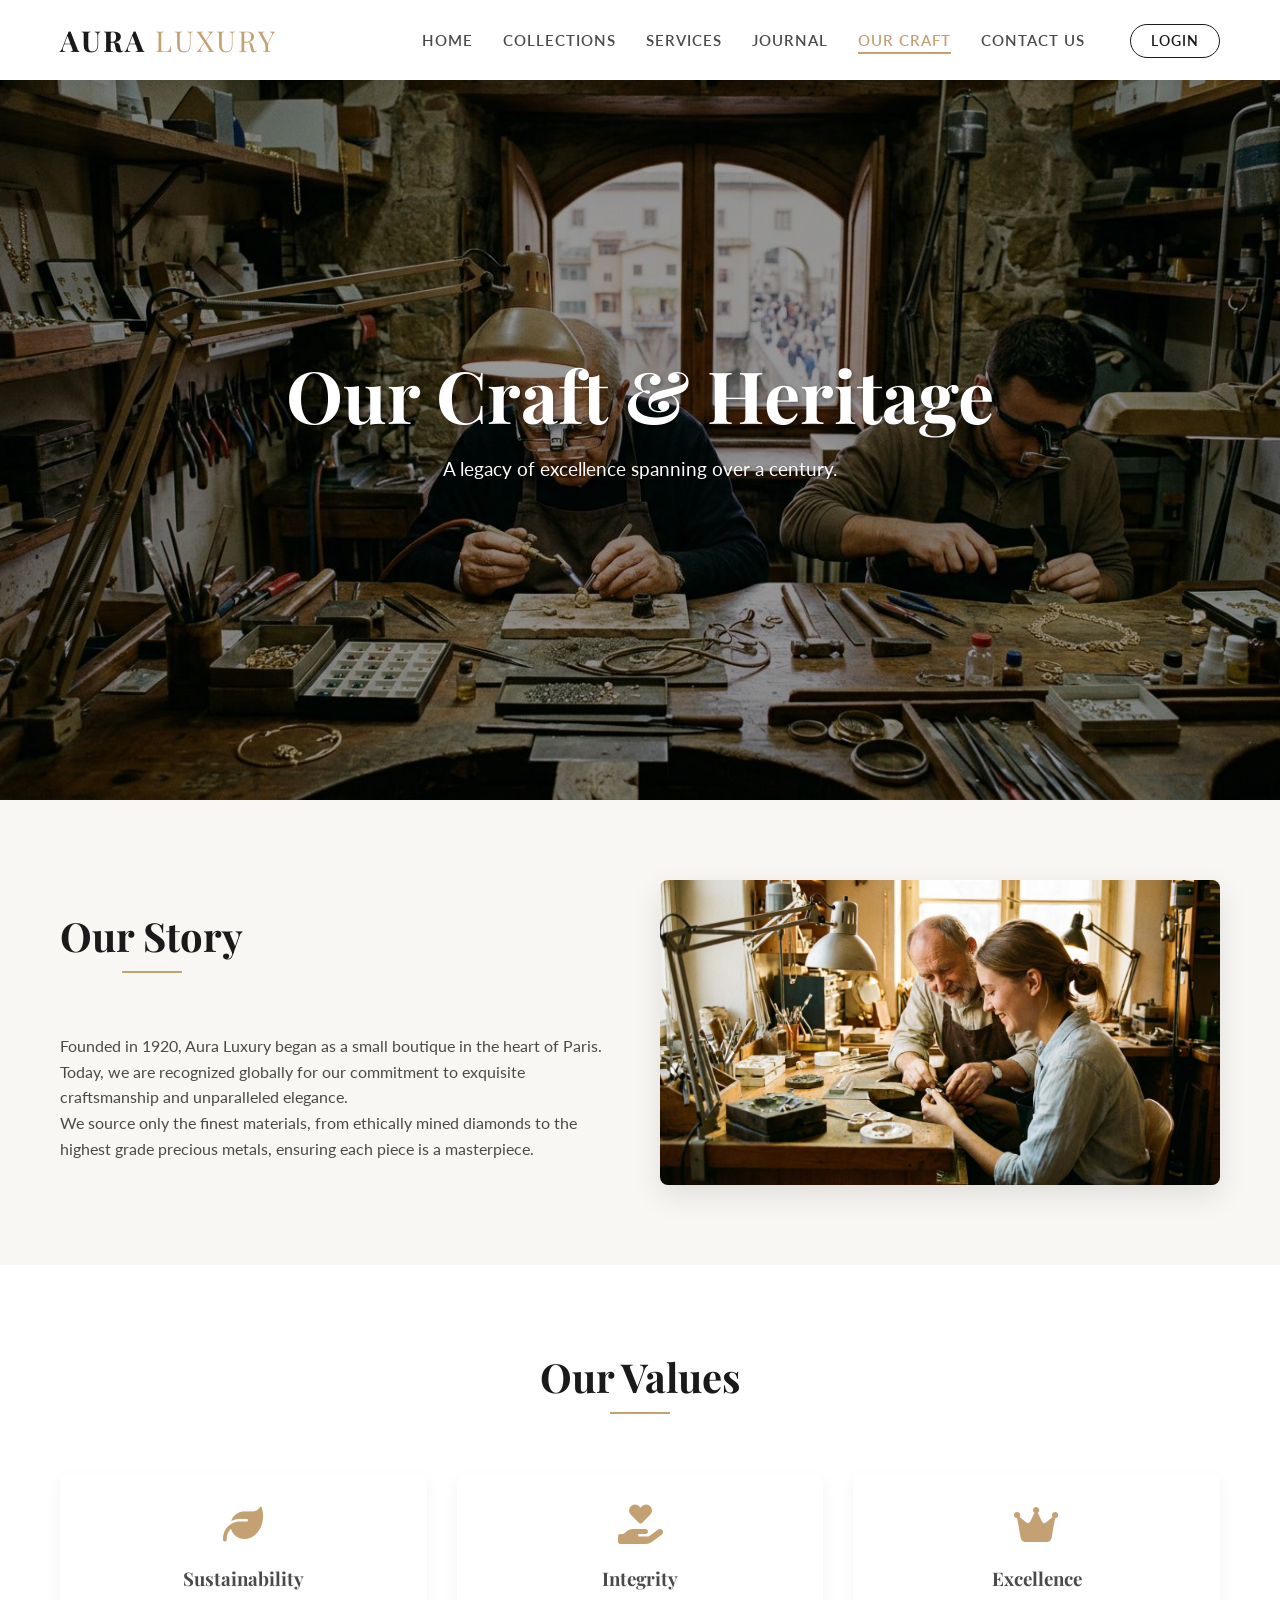
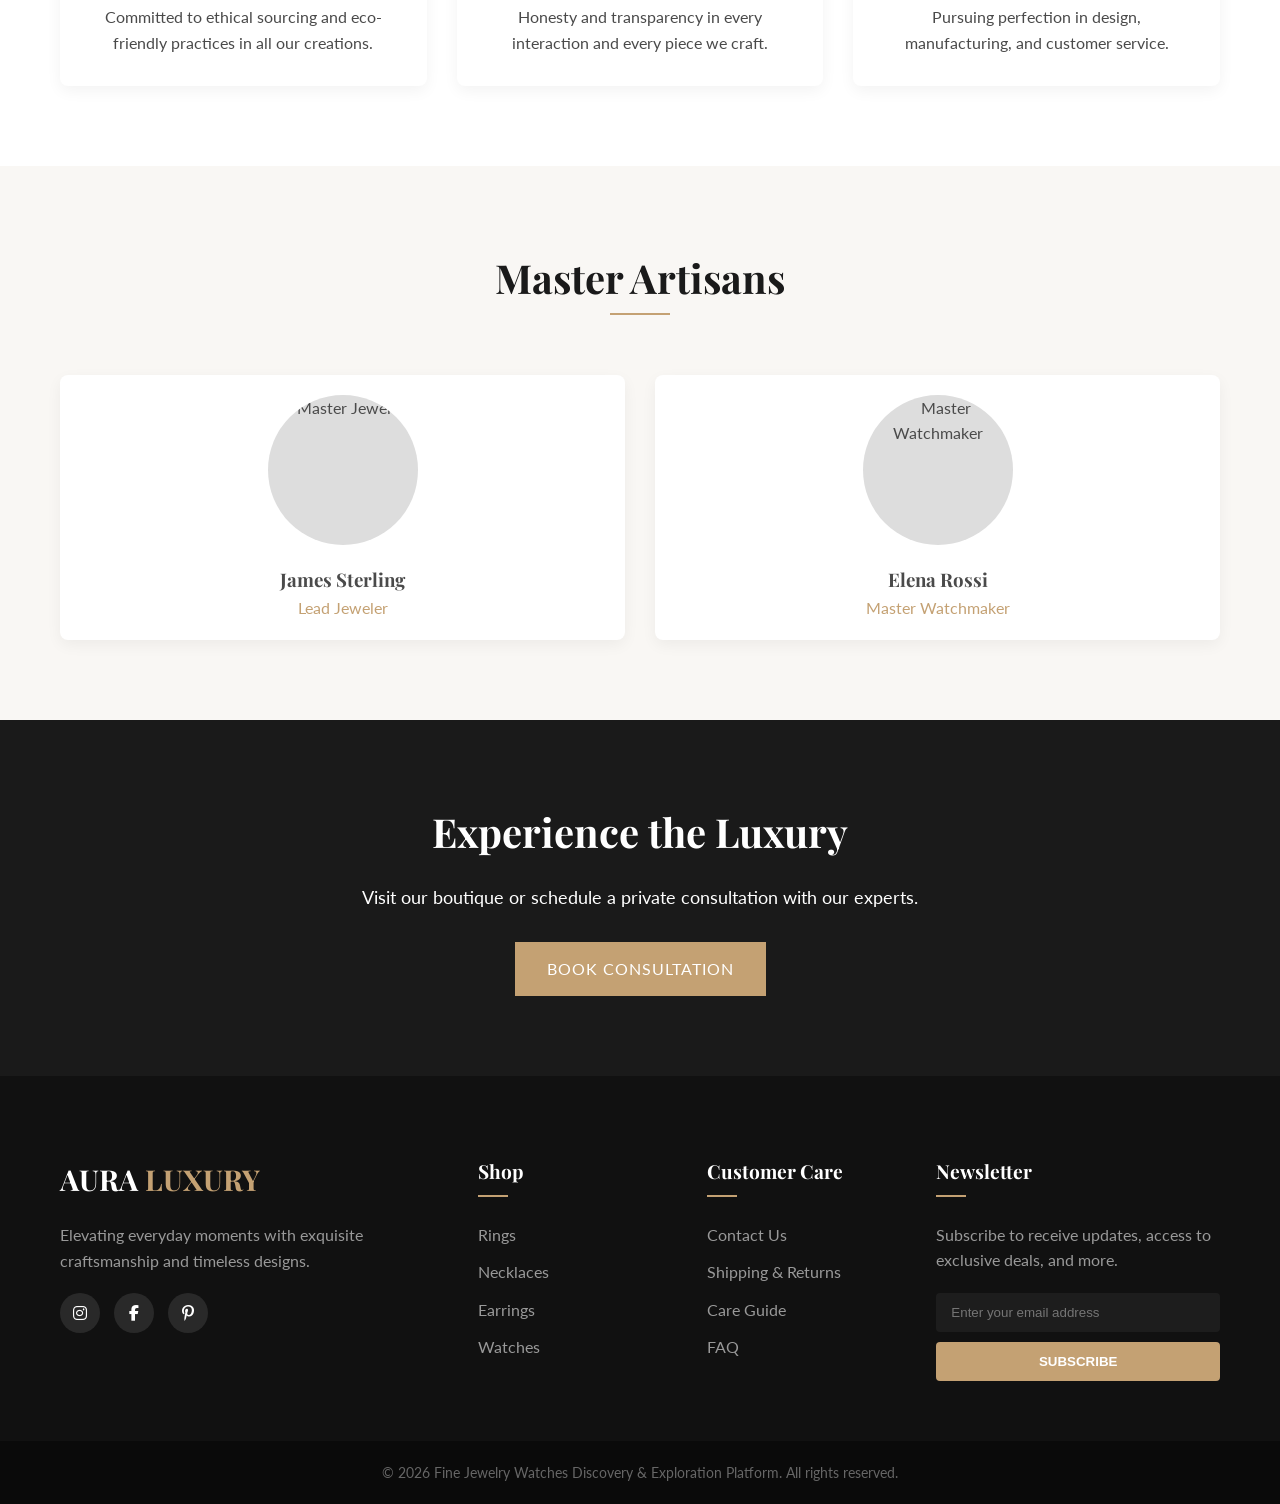
==== about.html @ 4d908f29 "first commit" ====
<!DOCTYPE html>
<html lang="en">

<head>
    <meta charset="UTF-8">
    <meta name="viewport" content="width=device-width, initial-scale=1.0">
    <title>About Us | Aura Luxury</title>
    <link
        href="https://fonts.googleapis.com/css2?family=Playfair+Display:ital,wght@0,400;0,600;0,700;1,400&family=Lato:wght@300;400;700&display=swap"
        rel="stylesheet">
    <link rel="stylesheet" href="style.css">
    <link rel="stylesheet" href="https://cdnjs.cloudflare.com/ajax/libs/font-awesome/6.4.0/css/all.min.css">
</head>

<body>
    <!-- Header -->
    <header id="header">
        <div class="container header-container">
            <div class="logo">
                <a href="index.html">AURA <span>LUXURY</span></a>
            </div>
            <nav class="nav-menu">
                <ul>
                    <li><a href="index.html">Home</a></li>
                    <li><a href="collections.html">Collections</a></li>
                    <li><a href="services.html">Services</a></li>
                    <li><a href="journal.html">Journal</a></li>
                    <li><a href="about.html" class="active">Our Craft</a></li>
                    <li><a href="contact.html">Contact Us</a></li>
                    <li><a href="login.html" class="login-btn">Login</a></li>
                </ul>
            </nav>
            <div class="mobile-menu-btn">
                <i class="fas fa-bars"></i>
            </div>
        </div>
    </header>

    <!-- Section 1: Hero -->
    <section class="hero" style="height: 80vh; min-height: 400px;">
        <div class="hero-bg" style="background-image: url('img/abt-hero.jpg');">
        </div>
        <div class="hero-overlay"></div>
        <div class="container hero-content">
            <h1>Our Craft & Heritage</h1>
            <p>A legacy of excellence spanning over a century.</p>
        </div>
    </section>

    <!-- Section 2: Our Story -->
    <section class="section-padding">
        <div class="container" style="display: flex; gap: 40px; align-items: center; flex-wrap: wrap;">
            <div style="flex: 1; min-width: 300px;">
                <div class="section-title" style="text-align: left;">
                    <h2>Our Story</h2>
                </div>
                <p>Founded in 1920, Aura Luxury began as a small boutique in the heart of Paris. Today, we are
                    recognized globally for our commitment to exquisite craftsmanship and unparalleled elegance.</p>
                <p>We source only the finest materials, from ethically mined diamonds to the highest grade precious
                    metals, ensuring each piece is a masterpiece.</p>
            </div>
            <div style="flex: 1; min-width: 300px;">
                <img src="img/story.jpg" alt="Our Heritage"
                    style="border-radius: 8px; box-shadow: 0 10px 30px rgba(0,0,0,0.1);">
            </div>
        </div>
    </section>

    <!-- Section 3: Our Values -->
    <section class="section-padding" style="background-color: var(--white);">
        <div class="container">
            <div class="section-title">
                <h2>Our Values</h2>
            </div>
            <div class="features-grid">
                <div class="feature-card">
                    <i class="fas fa-leaf"
                        style="font-size: 2.5rem; color: var(--secondary-color); margin-bottom: 20px;"></i>
                    <h3 style="font-family: var(--font-heading); margin-bottom: 10px;">Sustainability</h3>
                    <p>Committed to ethical sourcing and eco-friendly practices in all our creations.</p>
                </div>
                <div class="feature-card">
                    <i class="fas fa-hand-holding-heart"
                        style="font-size: 2.5rem; color: var(--secondary-color); margin-bottom: 20px;"></i>
                    <h3 style="font-family: var(--font-heading); margin-bottom: 10px;">Integrity</h3>
                    <p>Honesty and transparency in every interaction and every piece we craft.</p>
                </div>
                <div class="feature-card">
                    <i class="fas fa-crown"
                        style="font-size: 2.5rem; color: var(--secondary-color); margin-bottom: 20px;"></i>
                    <h3 style="font-family: var(--font-heading); margin-bottom: 10px;">Excellence</h3>
                    <p>Pursuing perfection in design, manufacturing, and customer service.</p>
                </div>
            </div>
        </div>
    </section>

    <!-- Section 4: The Team -->
    <section class="section-padding">
        <div class="container">
            <div class="section-title">
                <h2>Master Artisans</h2>
            </div>
            <div
                style="display: grid; grid-template-columns: repeat(auto-fit, minmax(250px, 1fr)); gap: 30px; text-align: center;">
                <div
                    style="background: var(--white); padding: 20px; border-radius: 8px; box-shadow: 0 5px 15px rgba(0,0,0,0.05);">
                    <div
                        style="width: 150px; height: 150px; border-radius: 50%; background-color: #ddd; margin: 0 auto 20px; overflow: hidden;">
                        <img src="https://images.unsplash.com/photo-1507003211169-0a1dd7228f2d?auto=format&fit=crop&w=300&q=80"
                            alt="Master Jeweler">
                    </div>
                    <h3 style="font-family: var(--font-heading);">James Sterling</h3>
                    <p style="color: var(--secondary-color);">Lead Jeweler</p>
                </div>
                <div
                    style="background: var(--white); padding: 20px; border-radius: 8px; box-shadow: 0 5px 15px rgba(0,0,0,0.05);">
                    <div
                        style="width: 150px; height: 150px; border-radius: 50%; background-color: #ddd; margin: 0 auto 20px; overflow: hidden;">
                        <img src="https://images.unsplash.com/photo-1494790108377-be9c29b29330?auto=format&fit=crop&w=300&q=80"
                            alt="Master Watchmaker">
                    </div>
                    <h3 style="font-family: var(--font-heading);">Elena Rossi</h3>
                    <p style="color: var(--secondary-color);">Master Watchmaker</p>
                </div>
            </div>
        </div>
    </section>

    <!-- Section 5: Call to Action -->
    <section class="section-padding"
        style="background-color: var(--primary-color); color: var(--white); text-align: center;">
        <div class="container">
            <h2 style="font-family: var(--font-heading); font-size: 2.5rem; margin-bottom: 20px;">Experience the Luxury
            </h2>
            <p style="margin-bottom: 30px; font-size: 1.1rem;">Visit our boutique or schedule a private consultation
                with our experts.</p>
            <a href="contact.html" class="btn btn-primary">Book Consultation</a>
        </div>
    </section>

    <!-- Footer -->
    <footer id="contact" class="footer">
        <div class="container footer-grid">
            <div class="footer-col">
                <a href="index.html" class="footer-logo">AURA <span>LUXURY</span></a>
                <p>Elevating everyday moments with exquisite craftsmanship and timeless designs.</p>
                <div class="social-links">
                    <a href="#"><i class="fab fa-instagram"></i></a>
                    <a href="#"><i class="fab fa-facebook-f"></i></a>
                    <a href="#"><i class="fab fa-pinterest-p"></i></a>
                </div>
            </div>
            <div class="footer-col">
                <h4>Shop</h4>
                <ul>
                    <li><a href="collections.html">Rings</a></li>
                    <li><a href="collections.html">Necklaces</a></li>
                    <li><a href="collections.html">Earrings</a></li>
                    <li><a href="collections.html">Watches</a></li>
                </ul>
            </div>
            <div class="footer-col">
                <h4>Customer Care</h4>
                <ul>
                    <li><a href="contact.html">Contact Us</a></li>
                    <li><a href="#">Shipping & Returns</a></li>
                    <li><a href="#">Care Guide</a></li>
                    <li><a href="#">FAQ</a></li>
                </ul>
            </div>
            <div class="footer-col">
                <h4>Newsletter</h4>
                <p>Subscribe to receive updates, access to exclusive deals, and more.</p>
                <form class="newsletter-form">
                    <input type="email" placeholder="Enter your email address" required>
                    <button type="submit">Subscribe</button>
                </form>
            </div>
        </div>
        <div class="footer-bottom">
            <div class="container">
                <p>&copy; 2026 Fine Jewelry Watches Discovery & Exploration Platform. All rights reserved.</p>
            </div>
        </div>
    </footer>
    <button id="scrollTopBtn" style="display: none;"><i class="fas fa-arrow-up"></i></button>
    <script src="script.js"></script>
</body>

</html>
---- style.css ----
/* =======================================
   Variables & General Reset
   ======================================= */
:root {
    --primary-color: #1a1a1a;
    --secondary-color: #c4a173; /* Elegant Gold */
    --text-color: #4a4a4a;
    --bg-light: #f9f7f4;
    --white: #ffffff;
    --font-heading: 'Playfair Display', serif;
    --font-body: 'Lato', sans-serif;
    --transition: all 0.3s ease;
}

* {
    margin: 0;
    padding: 0;
    box-sizing: border-box;
}

html {
    scroll-behavior: smooth;
}

body {
    font-family: var(--font-body);
    color: var(--text-color);
    background-color: var(--bg-light);
    line-height: 1.6;
    overflow-x: hidden;
}

ul {
    list-style: none;
}

a {
    text-decoration: none;
    color: inherit;
    transition: var(--transition);
}

img {
    max-width: 100%;
    height: auto;
    display: block;
}

.container {
    max-width: 1200px;
    margin: 0 auto;
    padding: 0 20px;
}

.section-padding {
    padding: 80px 0;
}

.section-title {
    text-align: center;
    margin-bottom: 50px;
}

.section-title h2 {
    font-family: var(--font-heading);
    font-size: 2.5rem;
    color: var(--primary-color);
    margin-bottom: 15px;
    position: relative;
    display: inline-block;
}

.section-title h2::after {
    content: '';
    position: absolute;
    bottom: -5px;
    left: 50%;
    transform: translateX(-50%);
    width: 60px;
    height: 2px;
    background-color: var(--secondary-color);
}

.section-title p {
    color: #666;
    font-size: 1.1rem;
}

/* Buttons */
.btn {
    display: inline-block;
    padding: 12px 30px;
    font-size: 1rem;
    text-transform: uppercase;
    letter-spacing: 1px;
    cursor: pointer;
    border: 2px solid transparent;
    transition: var(--transition);
}

.btn-primary {
    background-color: var(--secondary-color);
    color: var(--white);
}

.btn-primary:hover {
    background-color: #a8885b;
}

.btn-outline {
    background-color: transparent;
    border-color: var(--white);
    color: var(--white);
}

.btn-outline:hover {
    background-color: var(--white);
    color: var(--primary-color);
}

.btn-link {
    color: var(--secondary-color);
    font-weight: 700;
    text-transform: uppercase;
    letter-spacing: 1px;
    font-size: 0.9rem;
    display: inline-flex;
    align-items: center;
    gap: 8px;
}

.btn-link:hover {
    color: var(--primary-color);
}

/* =======================================
   Header & Navigation
   ======================================= */
.top-bar {
    background-color: var(--primary-color);
    color: var(--white);
    text-align: center;
    padding: 8px 0;
    font-size: 0.85rem;
    letter-spacing: 1px;
}

header {
    background-color: var(--white);
    box-shadow: 0 2px 10px rgba(0, 0, 0, 0.05);
    position: sticky;
    top: 0;
    z-index: 1000;
    transition: var(--transition);
}

header.sticky {
    padding: 10px 0;
}

.header-container {
    display: flex;
    justify-content: space-between;
    align-items: center;
    height: 80px;
    transition: var(--transition);
}

header.sticky .header-container {
    height: 60px;
}

.logo a {
    font-family: var(--font-heading);
    font-size: 1.8rem;
    font-weight: 700;
    color: var(--primary-color);
    letter-spacing: 2px;
}

.logo span {
    color: var(--secondary-color);
    font-weight: 400;
}

.nav-menu ul {
    display: flex;
    gap: 30px;
}

.nav-menu ul li a {
    font-size: 0.95rem;
    font-weight: 600;
    text-transform: uppercase;
    letter-spacing: 1px;
    position: relative;
}

.nav-menu ul li a::after {
    content: '';
    position: absolute;
    width: 0;
    height: 2px;
    bottom: -5px;
    left: 0;
    background-color: var(--secondary-color);
    transition: var(--transition);
}

.nav-menu ul li a:hover::after,
.nav-menu ul li a.active::after {
    width: 100%;
}

.nav-menu ul li a:hover,
.nav-menu ul li a.active {
    color: var(--secondary-color);
}

.header-icons {
    display: flex;
    gap: 15px;
    align-items: center;
}

.header-icons a {
    font-size: 1.1rem;
    color: var(--primary-color);
    border: 1px solid #ddd;
    border-radius: 50%;
    width: 38px;
    height: 38px;
    display: inline-flex;
    align-items: center;
    justify-content: center;
    transition: var(--transition);
}

.header-icons a:hover {
    color: var(--secondary-color);
    border-color: var(--secondary-color);
}

.mobile-menu-btn {
    display: none;
    font-size: 1.5rem;
    cursor: pointer;
}

/* =======================================
   Hero Section
   ======================================= */
.hero {
    position: relative;
    height: calc(100vh - 110px);
    min-height: 600px;
    display: flex;
    align-items: center;
    justify-content: center;
    text-align: center;
    color: var(--white);
}

.hero-bg {
    position: absolute;
    top: 0;
    left: 0;
    width: 100%;
    height: 100%;
    background-size: cover;
    background-position: center;
    z-index: 1;
}

.hero-overlay {
    position: absolute;
    top: 0;
    left: 0;
    width: 100%;
    height: 100%;
    background: rgba(0, 0, 0, 0.4);
    z-index: 2;
}

.hero-content {
    position: relative;
    z-index: 3;
    max-width: 800px;
}

.hero .subtitle {
    display: block;
    font-size: 1.2rem;
    text-transform: uppercase;
    letter-spacing: 4px;
    margin-bottom: 20px;
    color: var(--secondary-color);
}

.hero h1 {
    font-family: var(--font-heading);
    font-size: 4.5rem;
    margin-bottom: 20px;
    line-height: 1.1;
    text-shadow: 2px 2px 4px rgba(0,0,0,0.3);
}

.hero p {
    font-size: 1.2rem;
    margin-bottom: 40px;
    text-shadow: 1px 1px 2px rgba(0,0,0,0.3);
}

/* =======================================
   Categories
   ======================================= */
.category-grid {
    display: flex;
    flex-wrap: wrap;
    justify-content: center;
    gap: 30px;
}

.category-grid > .category-card {
    flex: 1 1 calc(33.333% - 20px);
    max-width: calc(33.333% - 20px);
}

.category-card {
    background-color: var(--white);
    border-radius: 8px;
    overflow: hidden;
    box-shadow: 0 10px 30px rgba(0,0,0,0.05);
    transition: var(--transition);
    width: 100%;
}

.features-grid {
    display: flex;
    flex-wrap: wrap;
    justify-content: center;
    gap: 30px;
    text-align: center;
}

.feature-card {
    flex: 1 1 calc(33.333% - 20px);
    max-width: calc(33.333% - 20px);
    min-width: 250px;
    padding: 30px;
    background-color: var(--white);
    border-radius: 8px;
    box-shadow: 0 5px 15px rgba(0,0,0,0.05);
}

.about-content {
    display: flex;
    gap: 40px;
    align-items: center;
    flex-wrap: wrap;
}

.about-content.reverse {
    flex-direction: row-reverse;
}

.about-text, .about-image {
    flex: 1;
    min-width: 300px;
}

.about-image img {
    border-radius: 8px;
    box-shadow: 0 10px 30px rgba(0,0,0,0.1);
    width: 100%;
}

.category-card:hover {
    transform: translateY(-10px);
    box-shadow: 0 15px 40px rgba(0,0,0,0.1);
}

.img-wrapper {
    height: 350px;
    overflow: hidden;
}

.img-wrapper img {
    width: 100%;
    height: 100%;
    object-fit: cover;
    transition: transform 0.8s ease;
}

.category-card:hover .img-wrapper img {
    transform: scale(1.08);
}

.category-info {
    padding: 30px;
    text-align: center;
}

.category-info h3 {
    font-family: var(--font-heading);
    font-size: 1.5rem;
    color: var(--primary-color);
    margin-bottom: 15px;
}

/* =======================================
   Featured Banner
   ======================================= */
.featured-banner {
    background-color: var(--primary-color);
    color: var(--white);
    padding: 100px 0;
    text-align: center;
}

.banner-content {
    max-width: 700px;
    margin: 0 auto;
}

.banner-content h2 {
    font-family: var(--font-heading);
    font-size: 3rem;
    margin-bottom: 20px;
    color: var(--secondary-color);
}

.banner-content p {
    font-size: 1.1rem;
    margin-bottom: 40px;
    opacity: 0.9;
}

/* =======================================
   Footer
   ======================================= */
.footer {
    background-color: #111;
    color: #fff;
    padding-top: 80px;
}

.footer-grid {
    display: grid;
    grid-template-columns: 2fr 1fr 1fr 1.5fr;
    gap: 40px;
    margin-bottom: 60px;
}

.footer-logo {
    font-family: var(--font-heading);
    font-size: 1.8rem;
    font-weight: 700;
    color: var(--white);
    display: inline-block;
    margin-bottom: 20px;
}

.footer-logo span {
    color: var(--secondary-color);
}

.footer-col p {
    color: #999;
    margin-bottom: 20px;
}

.social-links a {
    display: inline-block;
    width: 40px;
    height: 40px;
    background-color: rgba(255,255,255,0.1);
    color: var(--white);
    border-radius: 50%;
    text-align: center;
    line-height: 40px;
    margin-right: 10px;
    transition: var(--transition);
}

.social-links a:hover {
    background-color: var(--secondary-color);
}

.footer-col h4 {
    font-family: var(--font-heading);
    font-size: 1.2rem;
    margin-bottom: 25px;
    position: relative;
    padding-bottom: 10px;
}

.footer-col h4::after {
    content: '';
    position: absolute;
    bottom: 0;
    left: 0;
    width: 30px;
    height: 2px;
    background-color: var(--secondary-color);
}

.footer-col ul li {
    margin-bottom: 12px;
}

.footer-col ul li a {
    color: #999;
}

.footer-col ul li a:hover {
    color: var(--secondary-color);
    padding-left: 5px;
}

.newsletter-form {
    display: flex;
    flex-direction: column;
    gap: 10px;
}

.newsletter-form input {
    padding: 12px 15px;
    border: none;
    background-color: rgba(255,255,255,0.05);
    color: var(--white);
    border-radius: 4px;
    outline: none;
}

.newsletter-form button {
    padding: 12px;
    background-color: var(--secondary-color);
    color: var(--white);
    border: none;
    text-transform: uppercase;
    font-weight: 700;
    cursor: pointer;
    border-radius: 4px;
    transition: var(--transition);
}

.newsletter-form button:hover {
    background-color: #a8885b;
}

.footer-bottom {
    background-color: #0a0a0a;
    padding: 20px 0;
    text-align: center;
    color: #666;
    font-size: 0.9rem;
}

/* =======================================
   Scroll to Top Button
   ======================================= */
#scrollTopBtn {
    display: none; /* Hidden by default */
    position: fixed;
    bottom: 30px;
    right: 30px;
    z-index: 99;
    border: none;
    outline: none;
    background-color: var(--secondary-color);
    color: white;
    cursor: pointer;
    padding: 15px;
    border-radius: 50%;
    font-size: 18px;
    width: 50px;
    height: 50px;
    box-shadow: 0 4px 10px rgba(0,0,0,0.3);
    transition: background-color 0.3s, transform 0.3s;
}

.nav-menu ul li a.login-btn {
    padding: 8px 20px;
    border: 1px solid var(--primary-color);
    border-radius: 20px;
    margin-left: 15px;
    font-weight: 600;
    text-transform: uppercase;
    font-size: 0.85rem;
    color: var(--primary-color);
    transition: var(--transition);
}

.nav-menu ul li a.login-btn:hover, .nav-menu ul li a.login-btn.active {
    background-color: var(--primary-color);
    color: var(--white);
}

.nav-menu ul li a.login-btn::after {
    display: none;
}

#scrollTopBtn:hover {
    background-color: var(--primary-color);
    transform: translateY(-5px);
}

/* =======================================
   Responsive Media Queries
   ======================================= */
@media (max-width: 992px) {
    .category-grid > .category-card, .feature-card {
        flex: 1 1 calc(50% - 15px);
        max-width: calc(50% - 15px);
    }
    .img-wrapper {
        height: auto;
    }
    .img-wrapper img {
        height: auto;
        object-fit: contain;
        max-height: 400px;
    }
    .about-content {
        flex-direction: column;
    }
    .about-text, .about-image {
        width: 100%;
        flex: none;
    }
    .footer-grid {
        grid-template-columns: repeat(2, 1fr);
    }
}

@media (max-width: 768px) {
    .category-grid > .category-card, .feature-card {
        flex: 1 1 100%;
        max-width: 100%;
    }
    .nav-menu {
        display: none; /* simple hidden for mobile, in a real app add a toggle menu */
    }
    .mobile-menu-btn {
        display: block;
    }
    .hero h1 {
        font-size: 3rem;
    }
    .footer-grid {
        grid-template-columns: 1fr;
    }
    .nav-menu ul li a.login-btn {
        margin-left: 0;
        display: inline-block;
        text-align: center;
        margin-top: 10px;
    }
}
.nav-menu ul li a.btn::after {
    display: none;
}
.nav-menu ul li a.btn:hover {
    color: var(--white);
}

@media (max-width: 768px) {
    .hero-content .btn {
        width: 100%;
        display: block;
        box-sizing: border-box;
        text-align: center;
    }
}
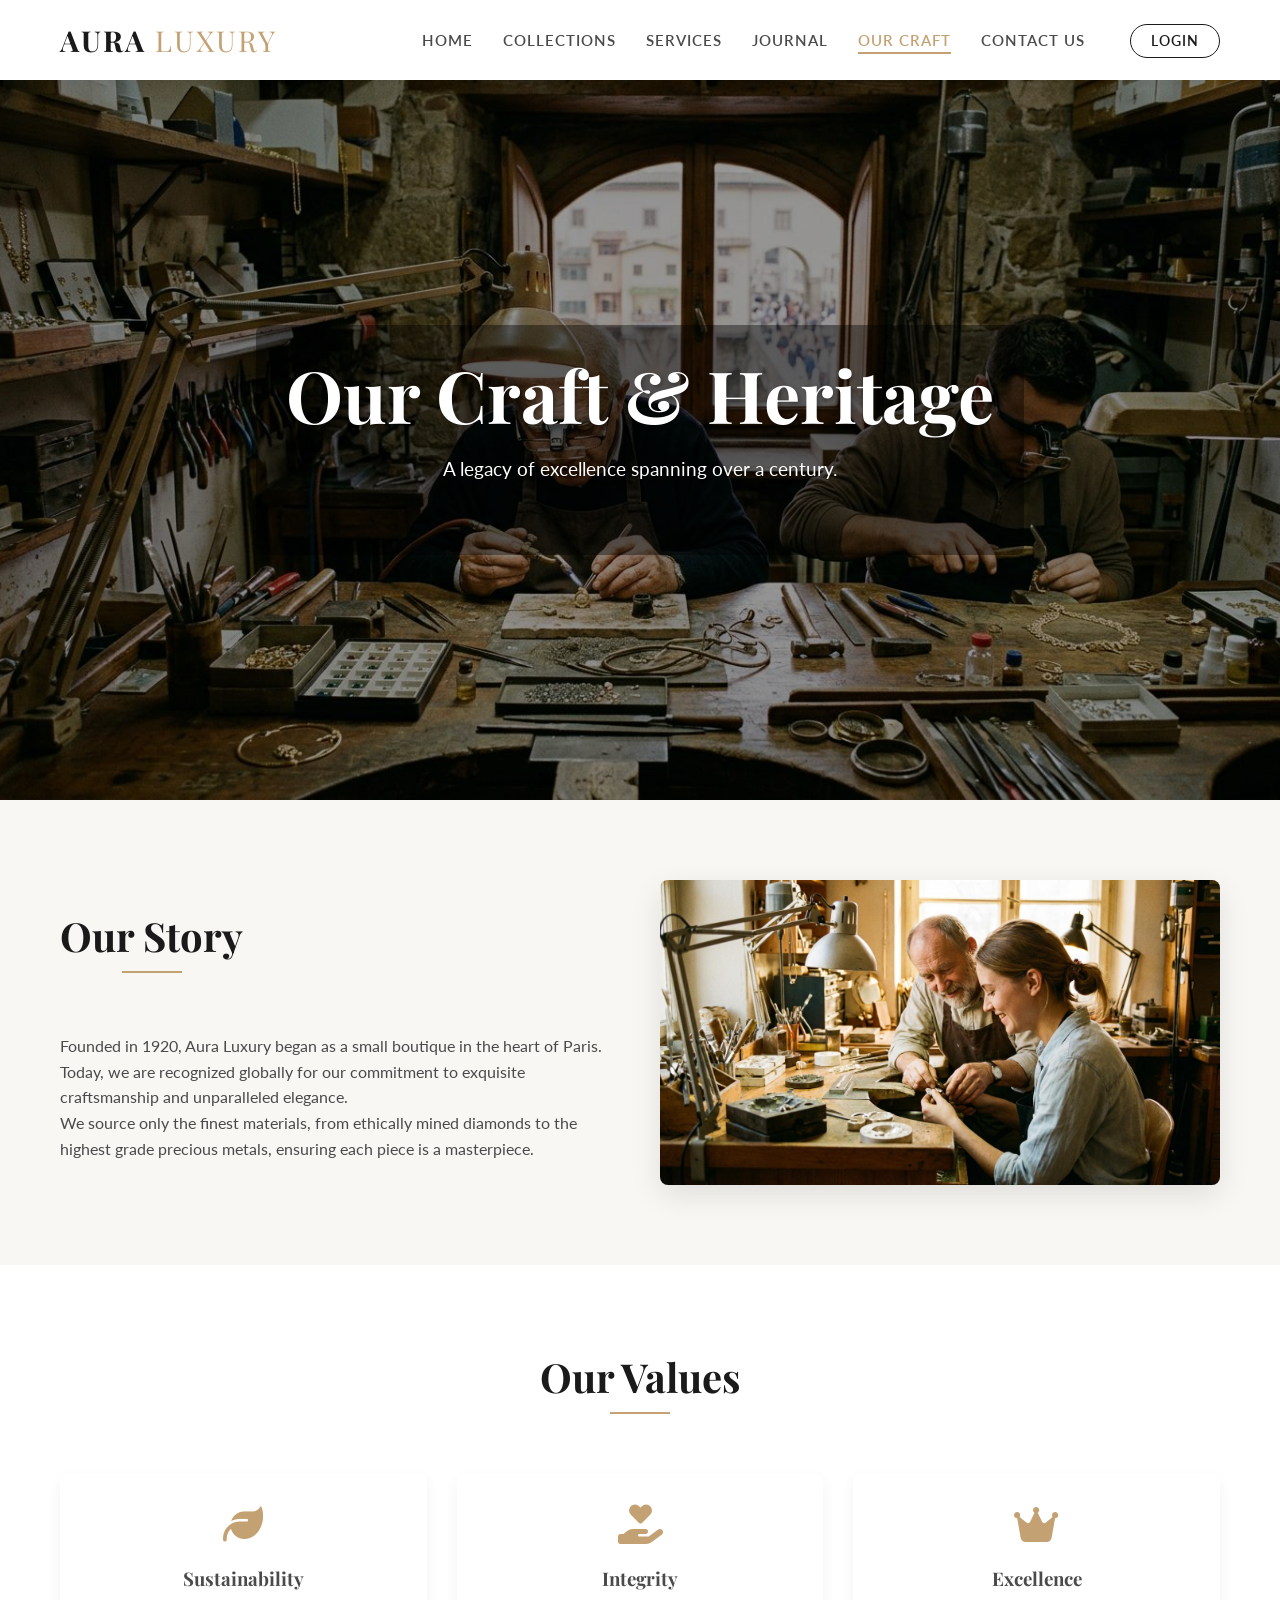
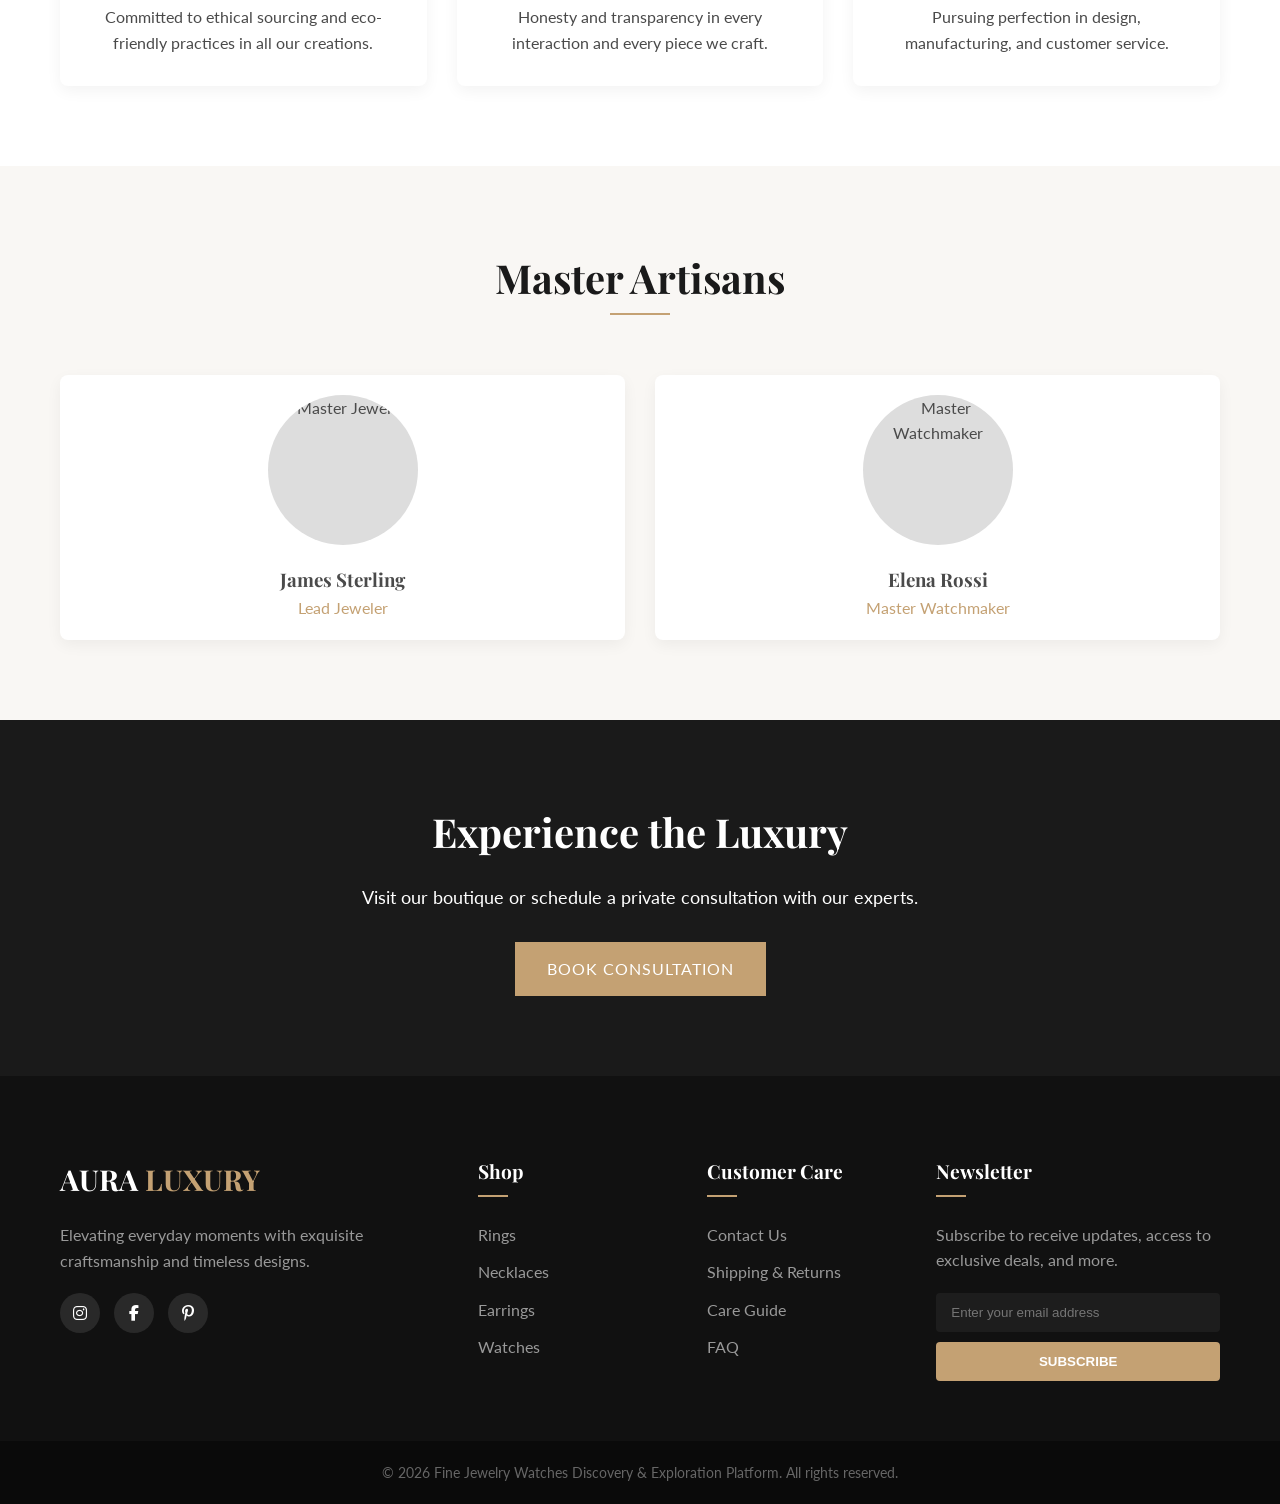
==== commit 4e5b27c5: "changes" ====
--- a/about.html
+++ b/about.html
@@ -5,6 +5,8 @@
     <meta charset="UTF-8">
     <meta name="viewport" content="width=device-width, initial-scale=1.0">
     <title>About Us | Aura Luxury</title>
+    <!-- Favicon -->
+    <link rel="icon" href="data:image/svg+xml,<svg xmlns=%22http://www.w3.org/2000/svg%22 viewBox=%220 0 100 100%22><text y=%22.9em%22 font-size=%2290%22>💎</text></svg>">
     <link
         href="https://fonts.googleapis.com/css2?family=Playfair+Display:ital,wght@0,400;0,600;0,700;1,400&family=Lato:wght@300;400;700&display=swap"
         rel="stylesheet">
--- a/style.css
+++ b/style.css
@@ -118,6 +118,17 @@
     color: var(--primary-color);
 }
 
+.btn-outline-dark {
+    background-color: transparent;
+    border-color: var(--primary-color);
+    color: var(--primary-color);
+}
+
+.btn-outline-dark:hover {
+    background-color: var(--primary-color);
+    color: var(--white);
+}
+
 .btn-link {
     color: var(--secondary-color);
     font-weight: 700;
@@ -286,6 +297,9 @@
     position: relative;
     z-index: 3;
     max-width: 800px;
+    background-color: rgba(0, 0, 0, 0.4);
+    padding: 30px;
+    border-radius: 8px;
 }
 
 .hero .subtitle {
@@ -606,22 +620,28 @@
     transform: translateY(-5px);
 }
 
+.auth-hover {
+    transition: var(--transition);
+}
+.auth-hover:hover {
+    color: var(--primary-color) !important;
+    text-decoration: underline;
+}
+.auth-hover-text {
+    transition: var(--transition);
+}
+.auth-hover-text:hover {
+    color: var(--primary-color) !important;
+}
+
 /* =======================================
    Responsive Media Queries
    ======================================= */
-@media (max-width: 992px) {
+@media (max-width: 1024px) {
     .category-grid > .category-card, .feature-card {
         flex: 1 1 calc(50% - 15px);
         max-width: calc(50% - 15px);
     }
-    .img-wrapper {
-        height: auto;
-    }
-    .img-wrapper img {
-        height: auto;
-        object-fit: contain;
-        max-height: 400px;
-    }
     .about-content {
         flex-direction: column;
     }
@@ -632,24 +652,11 @@
     .footer-grid {
         grid-template-columns: repeat(2, 1fr);
     }
-}
-
-@media (max-width: 768px) {
-    .category-grid > .category-card, .feature-card {
-        flex: 1 1 100%;
-        max-width: 100%;
-    }
     .nav-menu {
-        display: none; /* simple hidden for mobile, in a real app add a toggle menu */
+        display: none;
     }
     .mobile-menu-btn {
         display: block;
-    }
-    .hero h1 {
-        font-size: 3rem;
-    }
-    .footer-grid {
-        grid-template-columns: 1fr;
     }
     .nav-menu ul li a.login-btn {
         margin-left: 0;
@@ -658,18 +665,34 @@
         margin-top: 10px;
     }
 }
-.nav-menu ul li a.btn::after {
-    display: none;
-}
-.nav-menu ul li a.btn:hover {
-    color: var(--white);
-}
 
 @media (max-width: 768px) {
+    .category-grid > .category-card, .feature-card {
+        flex: 1 1 100%;
+        max-width: 100%;
+    }
+    .hero h1 {
+        font-size: 3rem;
+    }
+    .footer-grid {
+        grid-template-columns: 1fr;
+    }
     .hero-content .btn {
         width: 100%;
         display: block;
         box-sizing: border-box;
         text-align: center;
     }
-}
+    .journal-newsletter-form {
+        flex-direction: column;
+    }
+    .journal-newsletter-form button {
+        width: 100%;
+    }
+}
+.nav-menu ul li a.btn::after {
+    display: none;
+}
+.nav-menu ul li a.btn:hover {
+    color: var(--white);
+}
